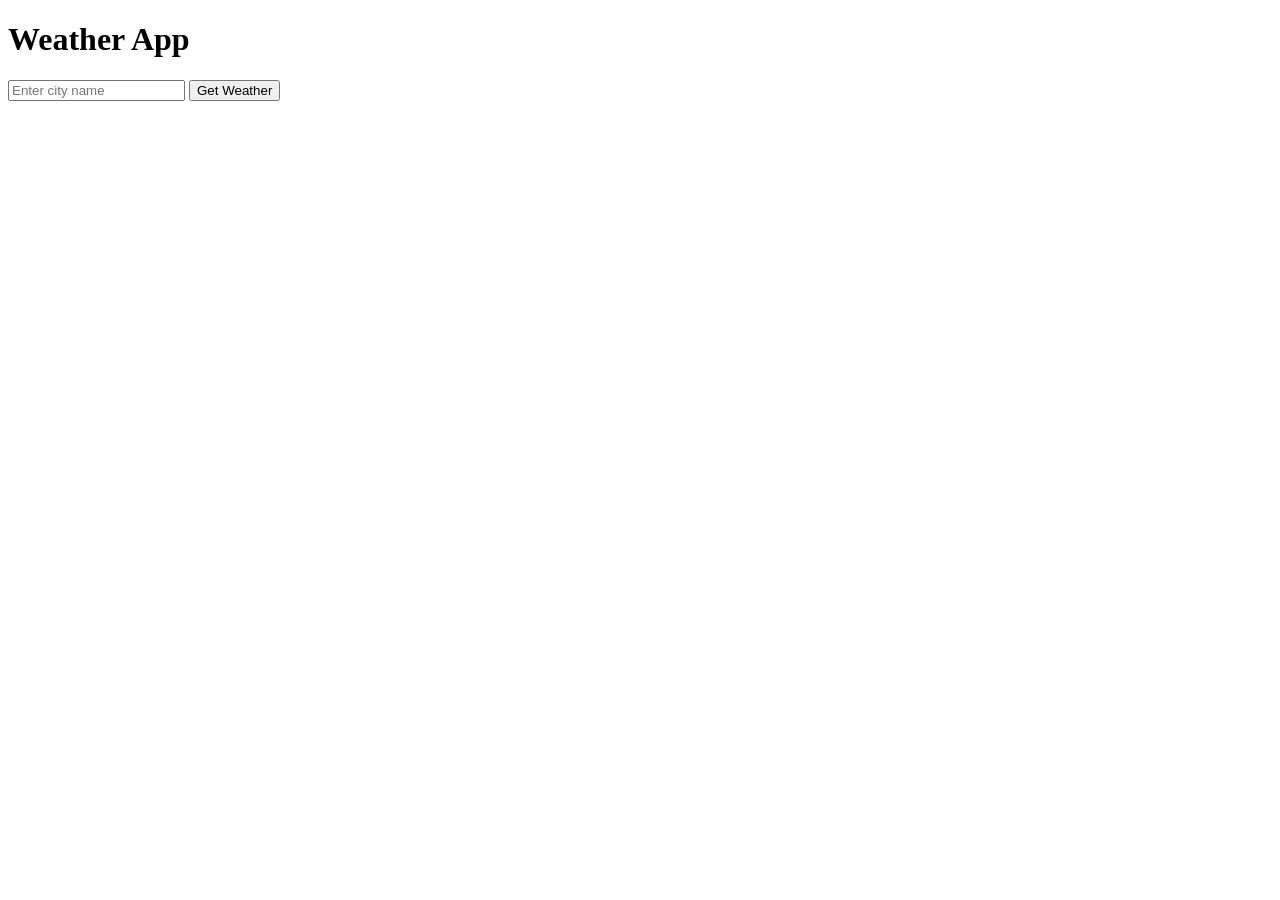
==== index1.html @ a856788e "Add files via upload This project is a Responsive Landing Page developed using HTML, CSS, and JavaSc" ====
<!DOCTYPE html>
<html lang="en">
    <head>
        <meta charset="UTF-8">
        <meta name="viewreport" content="width=device-width, initial-scale=1.0">
        <title>Weather App</title>
        <link rel="stylesheet" href="style.css">
    </head>
    <body>
        <div class="container">
            <h1>Weather App</h1>
            <input type="text" id="city" placeholder="Enter city name">
            <button onclick="getWeather()">Get Weather</button>
            <div class="weather-box">
                <h2 id="cityName"></h2>
                <p id="temperature"></p>
                <p id="condition"></p>
                <p id="humidity"></p>
            </div>
        </div>
        <script src="script.js"></script>
    </body>
    </html>
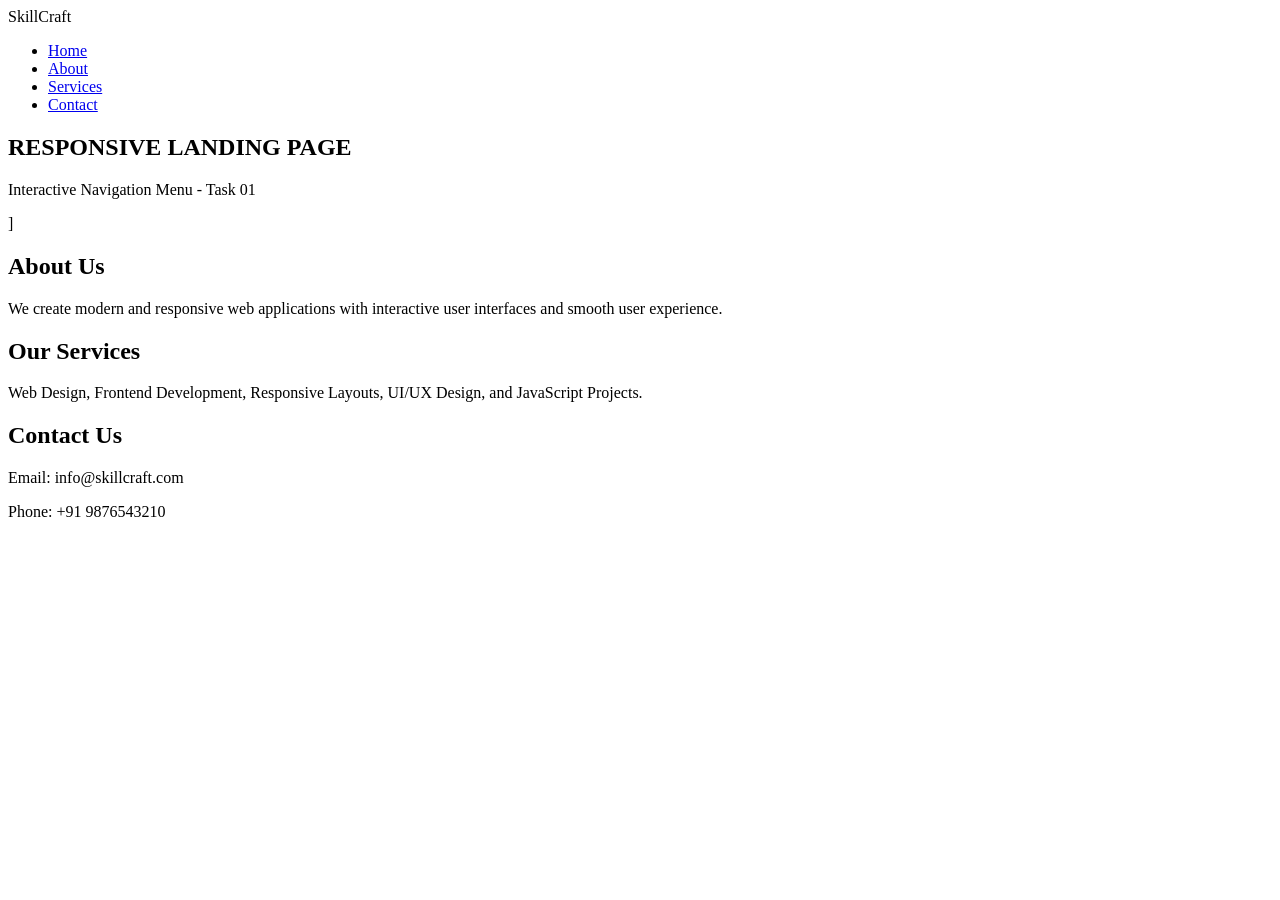
==== commit a1556f6b: "Update index1.html" ====
--- a/index1.html
+++ b/index1.html
@@ -1,24 +1,54 @@
 <!DOCTYPE html>
 <html lang="en">
-    <head>
-        <meta charset="UTF-8">
-        <meta name="viewreport" content="width=device-width, initial-scale=1.0">
-        <title>Weather App</title>
-        <link rel="stylesheet" href="style.css">
-    </head>
-    <body>
-        <div class="container">
-            <h1>Weather App</h1>
-            <input type="text" id="city" placeholder="Enter city name">
-            <button onclick="getWeather()">Get Weather</button>
-            <div class="weather-box">
-                <h2 id="cityName"></h2>
-                <p id="temperature"></p>
-                <p id="condition"></p>
-                <p id="humidity"></p>
-            </div>
-        </div>
-        <script src="script.js"></script>
-    </body>
-    </html>
-    +<head>
+    <meta charset="UTF-8" />
+    <meta name="viewport" content="width=device-width, initial-scale=1.0" />
+    <title>Responsive Landing Page - Task 01</title>
+
+    <link rel="stylesheet" href="style1.css" />
+</head>
+<body>
+
+    <nav id="navbar">
+        <div class="logo">SkillCraft</div>
+
+        <ul class="nav-links">
+            <li><a href="#home" class="active">Home</a></li>
+            <li><a href="#about">About</a></li>
+            <li><a href="#services">Services</a></li>
+            <li><a href="#contact">Contact</a></li>
+        </ul>
+    </nav>
+
+    <section id="home" class="section home">
+        <h1>RESPONSIVE LANDING PAGE</h1>
+        <p>Interactive Navigation Menu - Task 01</p>
+    </section>
+
+]    <section id="about" class="section about">
+        <h1>About Us</h1>
+        <p>
+            We create modern and responsive web applications with
+            interactive user interfaces and smooth user experience.
+        </p>
+    </section>
+
+    <section id="services" class="section services">
+        <h1>Our Services</h1>
+        <p>
+            Web Design, Frontend Development, Responsive Layouts,
+            UI/UX Design, and JavaScript Projects.
+        </p>
+    </section>
+
+    <section id="contact" class="section contact">
+        <h1>Contact Us</h1>
+        <p>Email: info@skillcraft.com</p>
+        <p>Phone: +91 9876543210</p>
+    </section>
+
+     
+    <script src="script1.js"></script>
+
+</body>
+</html>    
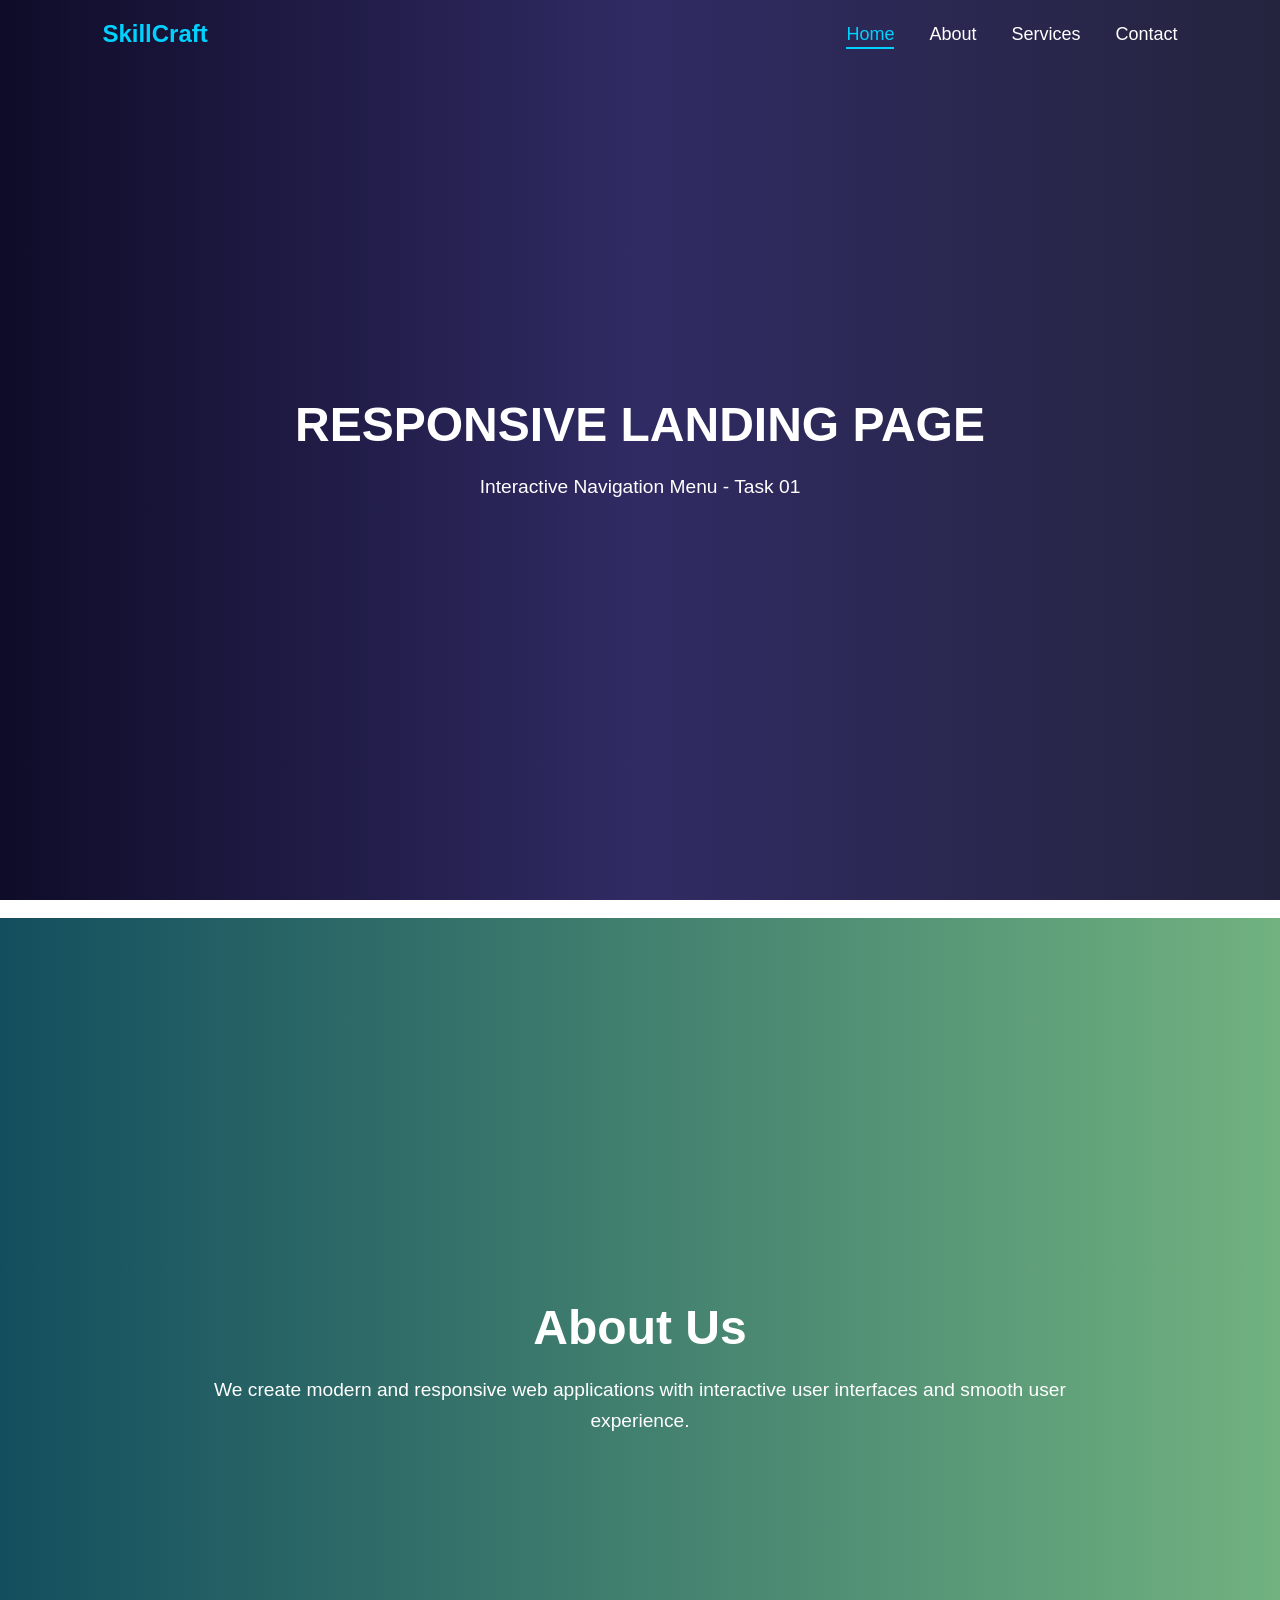
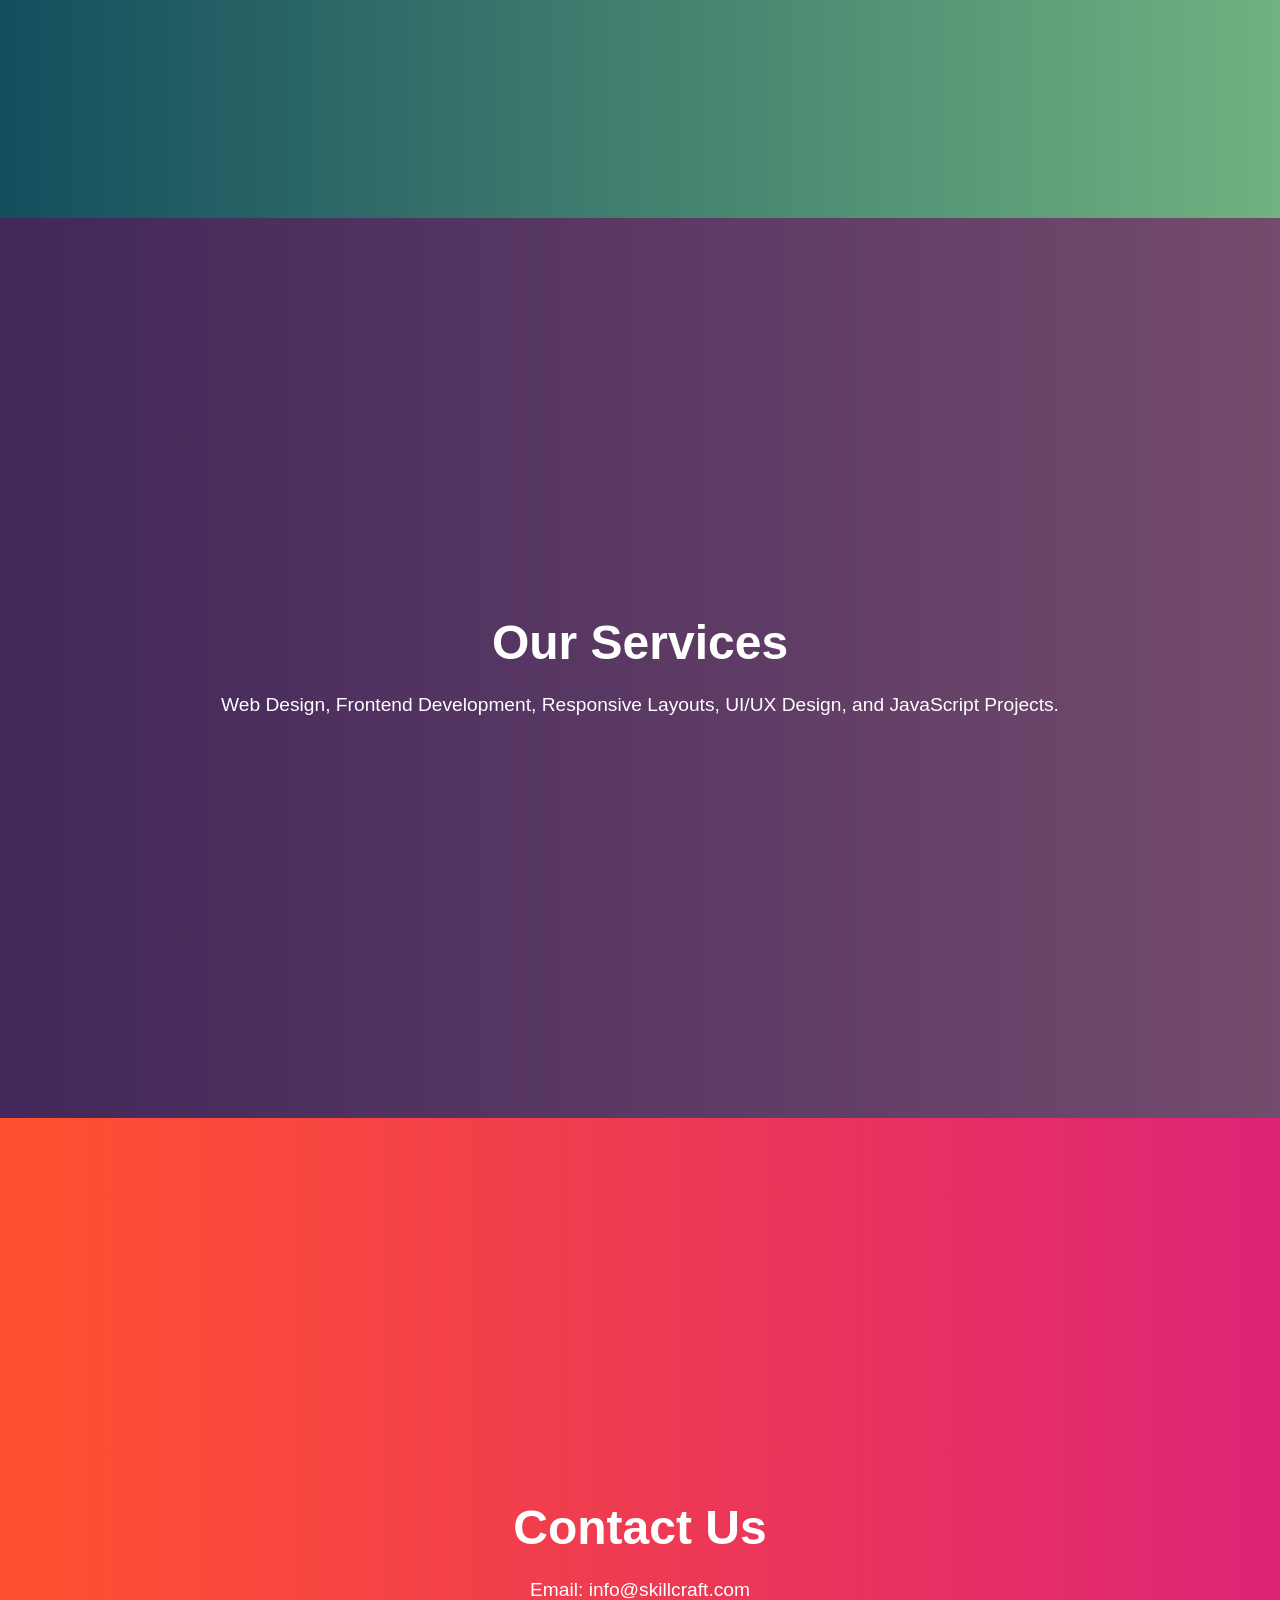
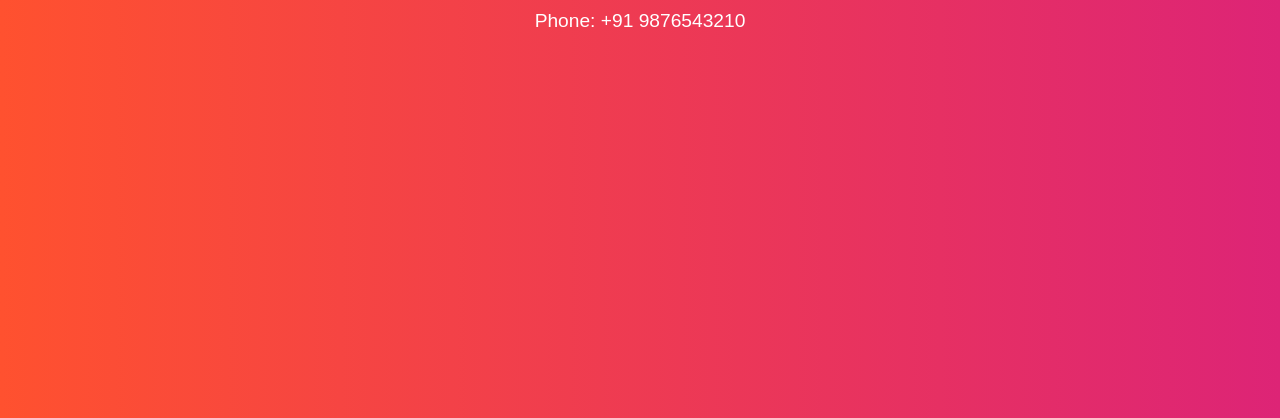
==== commit d49f3bc5: "Update index1.html" ====
--- a/index1.html
+++ b/index1.html
@@ -4,7 +4,6 @@
     <meta charset="UTF-8" />
     <meta name="viewport" content="width=device-width, initial-scale=1.0" />
     <title>Responsive Landing Page - Task 01</title>
-
     <link rel="stylesheet" href="style1.css" />
 </head>
 <body>
--- a/style1.css
+++ b/style1.css
@@ -0,0 +1,114 @@
+* {
+    margin: 0;
+    padding: 0;
+    box-sizing: border-box;
+    font-family: Arial, sans-serif;
+}
+
+html {
+    scroll-behavior: smooth;
+}
+
+body {
+    color: white;
+}
+
+nav {
+    position: fixed;
+    width: 100%;
+    top: 0;
+    left: 0;
+    padding: 20px 8%;
+    display: flex;
+    justify-content: space-between;
+    align-items: center;
+    background: transparent;
+    transition: 0.4s;
+    z-index: 1000;
+}
+
+nav.scrolled {
+    background: #111827;
+    box-shadow: 0 4px 10px rgba(0,0,0,0.5);
+}
+
+.logo {
+    font-size: 24px;
+    font-weight: bold;
+    color: #00d2ff;
+}
+
+.nav-links {
+    display: flex;
+    list-style: none;
+}
+
+.nav-links li {
+    margin-left: 35px;
+}
+
+.nav-links a {
+    text-decoration: none;
+    color: white;
+    font-size: 18px;
+    position: relative;
+    transition: 0.3s;
+}
+
+.nav-links a:hover,
+.nav-links a.active {
+    color: #00d2ff;
+}
+
+.nav-links a::after {
+    content: "";
+    position: absolute;
+    left: 0;
+    bottom: -5px;
+    width: 0;
+    height: 2px;
+    background: #00d2ff;
+    transition: 0.3s;
+}
+
+.nav-links a:hover::after,
+.nav-links a.active::after {
+    width: 100%;
+}
+
+.section {
+    height: 100vh;
+    display: flex;
+    flex-direction: column;
+    justify-content: center;
+    align-items: center;
+    text-align: center;
+    padding: 20px;
+}
+
+.section h1 {
+    font-size: 3rem;
+    margin-bottom: 20px;
+}
+
+.section p {
+    font-size: 1.2rem;
+    width: 70%;
+    line-height: 1.6;
+}
+
+.home {
+    background: linear-gradient(to right, #0f0c29, #302b63, #24243e);
+}
+
+.about {
+    background: linear-gradient(to right, #134e5e, #71b280);
+}
+
+.services {
+    background: linear-gradient(to right, #42275a, #734b6d);
+}
+
+.contact {
+    background: linear-gradient(to right, #ff512f, #dd2476);
+}
